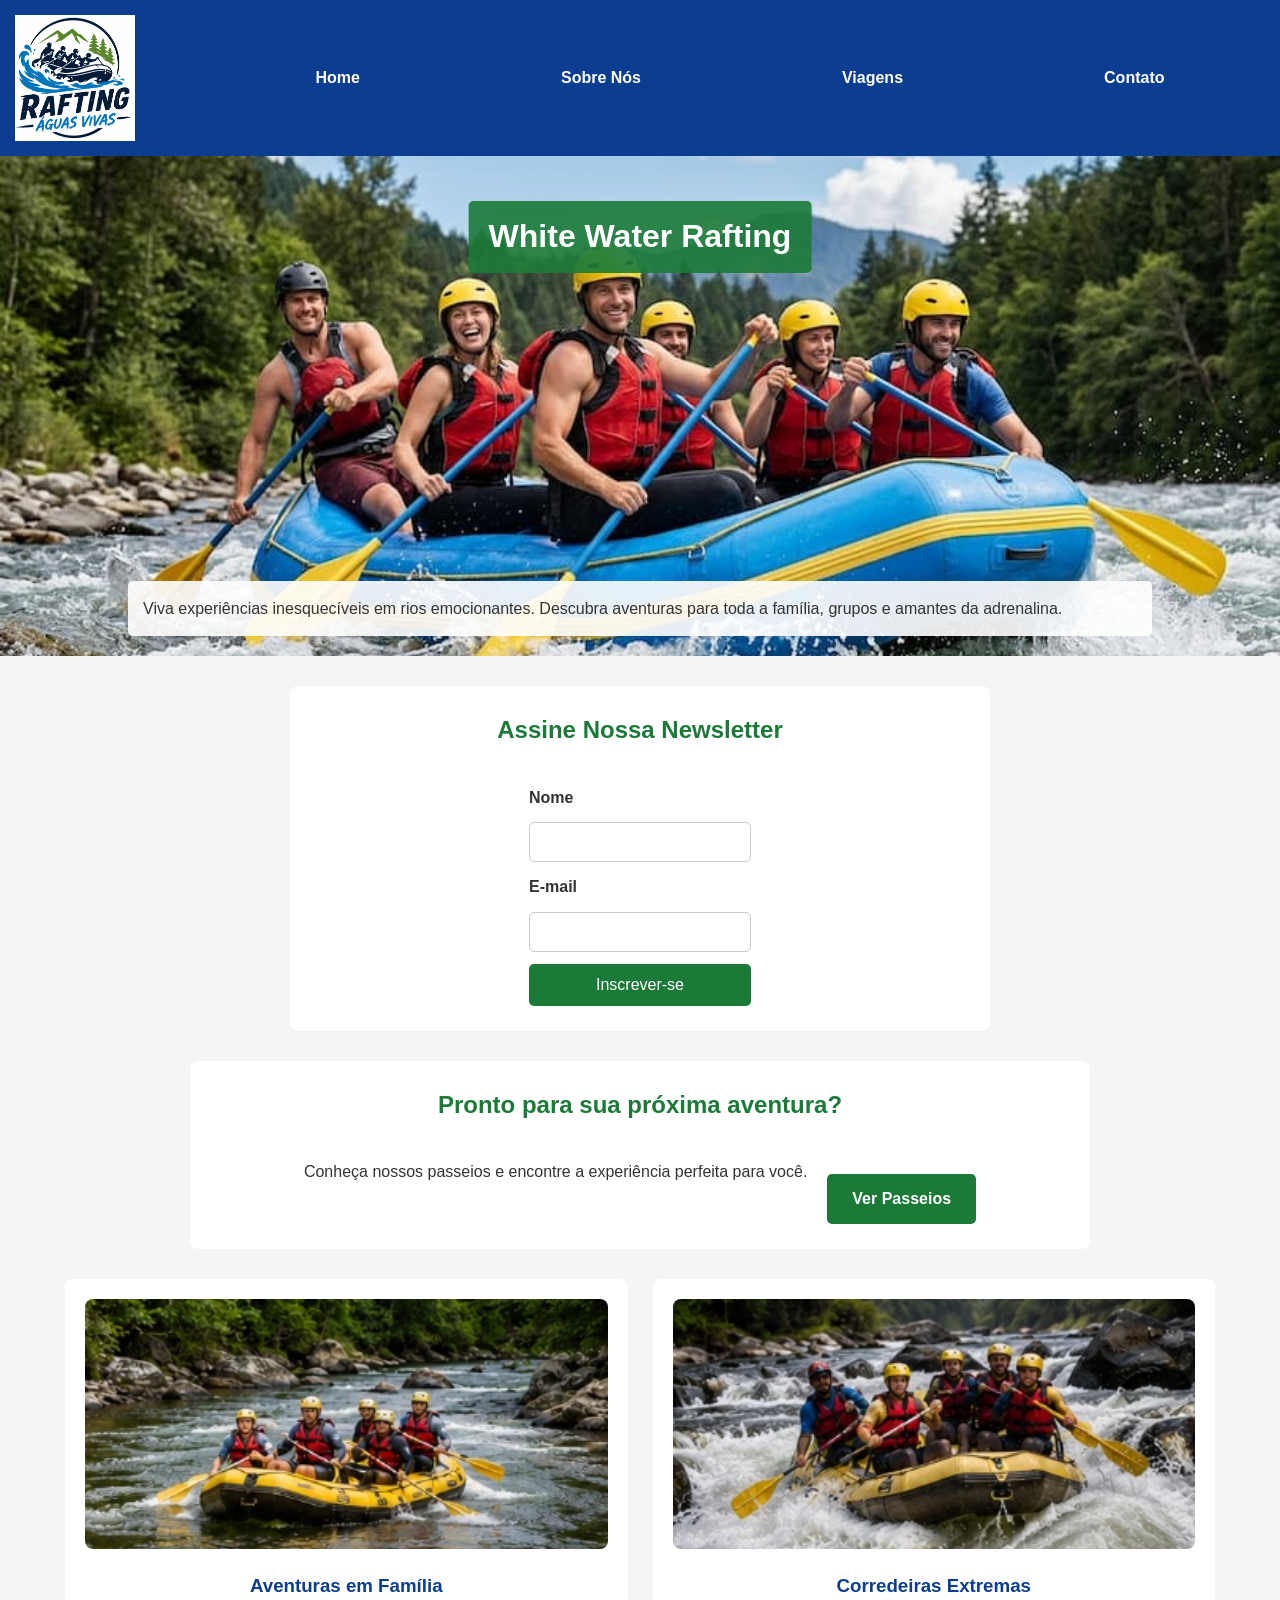
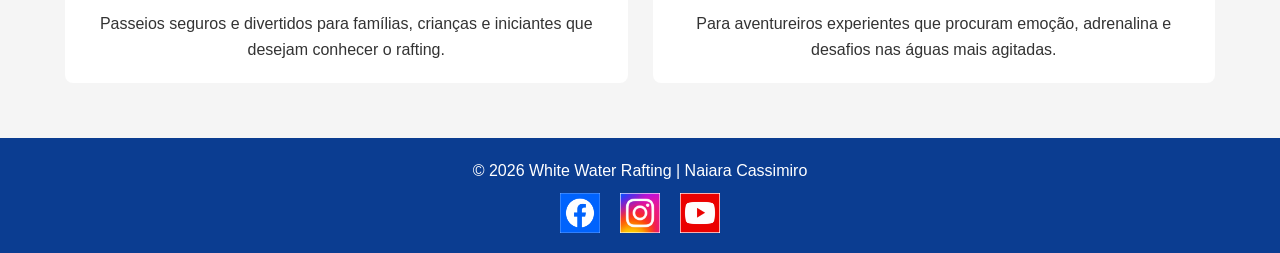
==== wwr/index.html @ df50bf27 "Alterando Semana 06" ====
<!DOCTYPE html>

<html lang="pt-BR">

<head>
    <meta charset="UTF-8">
    <meta name="viewport" content="width=device-width, initial-scale=1.0">
    <meta name="description"
        content="Viva aventuras emocionantes de rafting em águas bravas para famílias, iniciantes e aventureiros.">
    <meta name="author" content="Naiara Cassimiro">
    <title>Home | Rafting Águas Vivas</title>


    <link rel="stylesheet" href="estilos/rafting.css">


</head>

<body>

    <header>

        <img src="imagens/logotipo.png" alt="Logotipo White Water Rafting">

        <nav>
            <a href="index.html">Home</a>
            <a href="sobre.html">Sobre Nós</a>
            <a href="passeios.html">Viagens</a>
            <a href="contato.html">Contato</a>
        </nav>

    </header>

    <main>

        <div class="hero">

            <img src="imagens/sobre-hero.jpg" alt="Aventura de rafting em águas bravas">

            <h1>White Water Rafting</h1>

            <article>

                <p>
                    Viva experiências inesquecíveis em rios emocionantes.
                    Descubra aventuras para toda a família, grupos e amantes da adrenalina.
                </p>

            </article>

        </div>

        <section class="newsletter">

            <h2>Assine Nossa Newsletter</h2>

            <form>

                <label for="nome">Nome</label>
                <input type="text" id="nome" name="nome" required>

                <label for="email">E-mail</label>
                <input type="email" id="email" name="email" required>

                <button type="submit">Inscrever-se</button>

            </form>

        </section>

        <section class="cta">

            <h2>Pronto para sua próxima aventura?</h2>

            <p>
                Conheça nossos passeios e encontre a experiência perfeita para você.
            </p>

            <a href="passeios.html" class="btn">
                Ver Passeios
            </a>

        </section>

        <section class="home-grid">

            <div class="grid-card">

                <img src="imagens/passeio1.jpg" alt="Família praticando rafting">

                <h3>Aventuras em Família</h3>

                <p>
                    Passeios seguros e divertidos para famílias, crianças
                    e iniciantes que desejam conhecer o rafting.
                </p>

            </div>

            <div class="grid-card">

                <img src="imagens/passeio2.jpg" alt="Grupo enfrentando corredeiras">

                <h3>Corredeiras Extremas</h3>

                <p>
                    Para aventureiros experientes que procuram emoção,
                    adrenalina e desafios nas águas mais agitadas.
                </p>

            </div>

        </section>

    </main>

    <footer>

        <p>
            © 2026 White Water Rafting | Naiara Cassimiro
        </p>

        <div class="redes-sociais">

            <a href="#">
                <img src="imagens/facebook.png" alt="Facebook">
            </a>

            <a href="#">
                <img src="imagens/instagram.png" alt="Instagram">
            </a>

            <a href="#">
                <img src="imagens/youtube.png" alt="YouTube">
            </a>

        </div>

    </footer>

</body>

</html>
---- wwr/estilos/rafting.css ----
* {
    margin: 0;
    padding: 0;
    box-sizing: border-box;
}

:root {
    --primary-color: #0b3d91;
    --secondary-color: #ffffff;
    --accent-color: #1b7a38;
    --text-color: #333333;
    --background-color: #f5f5f5;
}

body {
    font-family: Arial, sans-serif;
    background-color: var(--background-color);
    color: var(--text-color);
    line-height: 1.6;
}

/* ==========================
   CABEÇALHO
========================== */

header {
    background-color: var(--primary-color);
    color: var(--secondary-color);
    display: grid;
    grid-template-columns: 200px auto;
    align-items: center;
    padding: 15px;
}

header img {
    width: 120px;
    height: auto;
}

header nav {
    display: flex;
    justify-content: space-around;
    align-items: center;
}

nav a {
    color: var(--secondary-color);
    text-decoration: none;
    font-weight: bold;
    padding: 10px;
}

nav a:hover {
    text-decoration: underline;
}

/* ==========================
   HERO
========================== */

.hero {
    position: relative;
}

.hero img {
    width: 100%;
    height: 500px;
    object-fit: cover;
    object-position: center center;
    display: block;
}

.hero h1 {
    position: absolute;
    top: 20px;
    left: 50%;
    transform: translateX(-50%);
    color: var(--secondary-color);
    background-color: rgba(27, 122, 56, 0.9);
    padding: 10px 20px;
    border-radius: 5px;
}

.hero article {
    position: absolute;
    bottom: 20px;
    left: 50%;
    transform: translateX(-50%);
    width: 80%;
    background: rgba(255, 255, 255, 0.9);
    padding: 15px;
    border-radius: 5px;
}

.hero article img {
    float: right;
    width: 120px;
    height: auto;
    margin-left: 15px;
}

/* ==========================
   SEÇÕES GERAIS
========================== */

section {
    padding: 25px;
    display: flex;
    flex-wrap: wrap;
    justify-content: center;
    gap: 20px;
}

section h2 {
    color: var(--accent-color);
    width: 100%;
    text-align: center;
    margin-bottom: 15px;
}

/* ==========================
   FIGURES
========================== */

figure {
    text-align: center;
}

figure img {
    width: 220px;
    height: 140px;
    object-fit: cover;
    border-radius: 6px;
}

figcaption {
    margin-top: 8px;
    font-size: 0.9rem;
}

/* ==========================
   PÁGINA CONTATO
========================== */

main h1 {
    text-align: center;
    color: var(--primary-color);
    margin: 25px 0;
}

.contato-info,
.mapa {
    max-width: 900px;
    margin: 20px auto;
}

.contato-info {
    background-color: white;
    padding: 20px;
    border-radius: 8px;
}

.contato-info p {
    margin: 10px 0;
}

.mapa iframe {
    width: 100%;
    height: 450px;
    border: 0;
}

.funcionarios {
    justify-content: center;
    gap: 20px;
}

.funcionarios figure img {
    width: 220px;
    height: 180px;
    object-fit: cover;
    border-radius: 8px;
}

.funcionarios figcaption {
    font-weight: bold;
    margin-top: 8px;
}

.contato-formulario {
    max-width: 700px;
    margin: 0 auto 30px;
    background-color: white;
    padding: 25px;
    border-radius: 8px;
}

.contato-formulario form {
    display: flex;
    flex-direction: column;
    gap: 12px;
}

.contato-formulario label {
    font-weight: bold;
}

.contato-formulario input[type="text"],
.contato-formulario input[type="email"],
.contato-formulario textarea {
    width: 100%;
    padding: 10px;
    border: 1px solid #cccccc;
    border-radius: 5px;
    font-size: 1rem;
}

.radio-group {
    display: flex;
    flex-direction: column;
    gap: 10px;
}

.radio-group label,
.checkbox-group label {
    font-weight: normal;
}

.checkbox-group {
    display: flex;
    align-items: center;
    gap: 10px;
}

.contato-formulario button {
    background-color: var(--accent-color);
    color: white;
    border: none;
    border-radius: 5px;
    padding: 12px;
    font-size: 1rem;
    cursor: pointer;
}

.contato-formulario button:hover {
    background-color: var(--primary-color);
}

/* ==========================
   RODAPÉ
========================== */

footer {
    background-color: var(--primary-color);
    color: var(--secondary-color);
    padding: 20px;
    text-align: center;
    margin-top: 30px;
}

footer p {
    margin-bottom: 10px;
}

.redes-sociais {
    display: flex;
    justify-content: center;
    align-items: center;
    gap: 20px;
}

.redes-sociais a {
    text-decoration: none;
}

.redes-sociais img {
    width: 40px;
    height: 40px;
    object-fit: contain;
    display: block;
    transition: transform 0.3s ease;
}

.redes-sociais img:hover {
    transform: scale(1.1);
}

/* ==========================
   RESPONSIVIDADE
========================== */

@media (max-width: 768px) {

    header {
        grid-template-columns: 1fr;
        text-align: center;
    }

    header nav {
        flex-direction: column;
        gap: 10px;
        margin-top: 10px;
    }

    .hero h1 {
        font-size: 1.3rem;
    }

    .hero article {
        width: 90%;
    }

    .hero article img {
        float: none;
        display: block;
        margin: 0 auto 10px;
    }
}

.trip-cards {
    display: grid;
    grid-template-columns: repeat(auto-fit, minmax(300px, 1fr));
    gap: 25px;
    max-width: 1200px;
    margin: 0 auto;
}

.trip-card {
    background-color: white;
    padding: 20px;
    border-radius: 8px;
    text-align: center;
}

.trip-card img {
    width: 100%;
    height: 220px;
    object-fit: cover;
    border-radius: 8px;
    margin-bottom: 15px;
}

.trip-table-section {
    max-width: 1200px;
    margin: 30px auto;
}

.trip-table {
    width: 100%;
    border-collapse: collapse;
    background-color: white;
}

.trip-table th,
.trip-table td {
    border: 1px solid #cccccc;
    padding: 12px;
    text-align: center;
}

.trip-table th {
    background-color: var(--primary-color);
    color: white;
}

.trip-table tr:nth-child(even) {
    background-color: #f5f5f5;
}

/* ==========================
   HOME - NEWSLETTER
========================== */

.newsletter {
    max-width: 700px;
    margin: 30px auto;
    background-color: white;
    padding: 25px;
    border-radius: 8px;
}

.newsletter form {
    display: flex;
    flex-direction: column;
    gap: 12px;
}

.newsletter label {
    font-weight: bold;
}

.newsletter input {
    padding: 10px;
    border: 1px solid #cccccc;
    border-radius: 5px;
    font-size: 1rem;
}

.newsletter button {
    background-color: var(--accent-color);
    color: white;
    border: none;
    border-radius: 5px;
    padding: 12px;
    font-size: 1rem;
    cursor: pointer;
}

.newsletter button:hover {
    background-color: var(--primary-color);
}

/* ==========================
   CTA
========================== */

.cta {
    max-width: 900px;
    margin: 30px auto;
    background-color: white;
    padding: 25px;
    border-radius: 8px;
    text-align: center;
}

.btn {
    display: inline-block;
    margin-top: 15px;
    background-color: var(--accent-color);
    color: white;
    text-decoration: none;
    padding: 12px 25px;
    border-radius: 5px;
    font-weight: bold;
}

.btn:hover {
    background-color: var(--primary-color);
}

/* ==========================
   HOME GRID
========================== */

.home-grid {
    display: grid;
    grid-template-columns: repeat(auto-fit, minmax(320px, 1fr));
    gap: 25px;
    max-width: 1200px;
    margin: 30px auto;
    padding: 0 25px 25px;
}

.grid-card {
    background-color: white;
    padding: 20px;
    border-radius: 8px;
    text-align: center;
}

.grid-card img {
    width: 100%;
    height: 250px;
    object-fit: cover;
    border-radius: 8px;
    margin-bottom: 15px;
}

.grid-card h3 {
    color: var(--primary-color);
    margin-bottom: 10px;
}

/* ==========================
   RESPONSIVIDADE EXTRA
========================== */

@media (max-width: 768px) {

    .home-grid {
        grid-template-columns: 1fr;
    }

    .trip-cards {
        grid-template-columns: 1fr;
    }

    .trip-table {
        font-size: 0.85rem;
    }
}
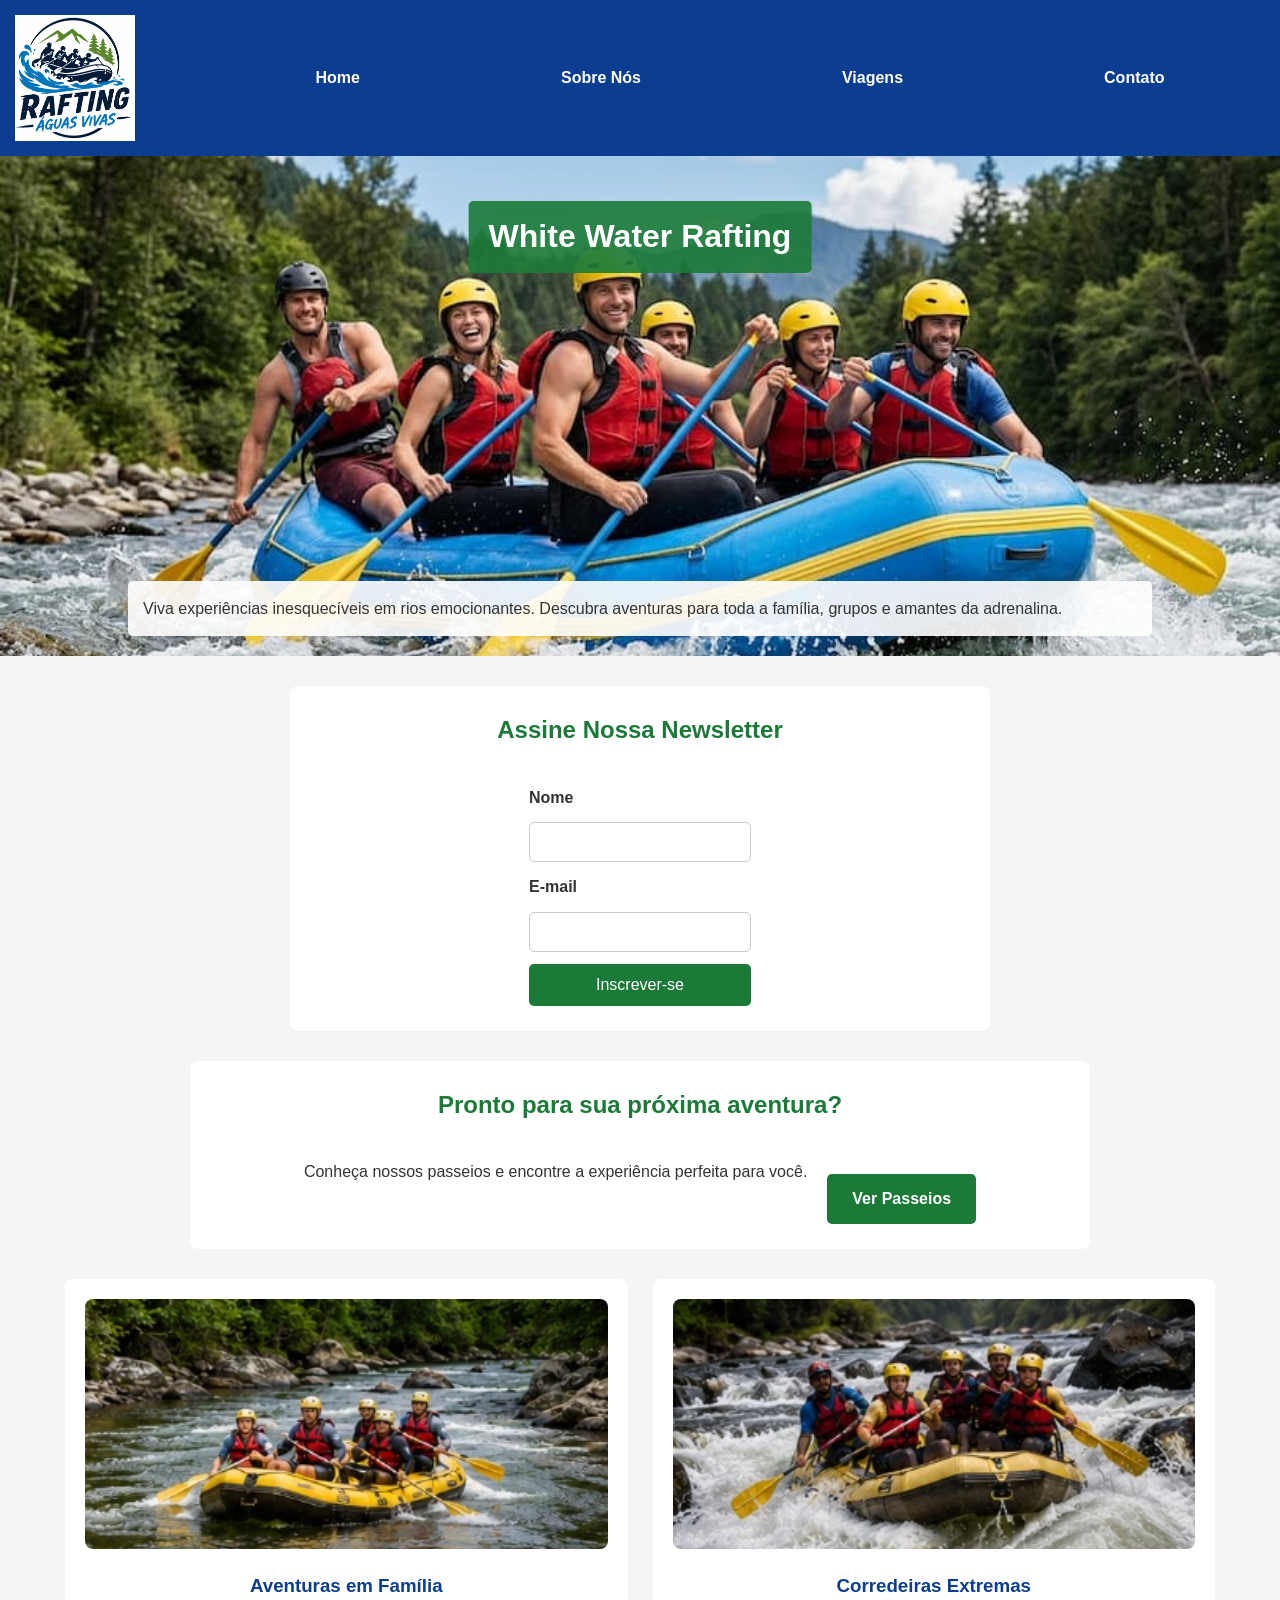
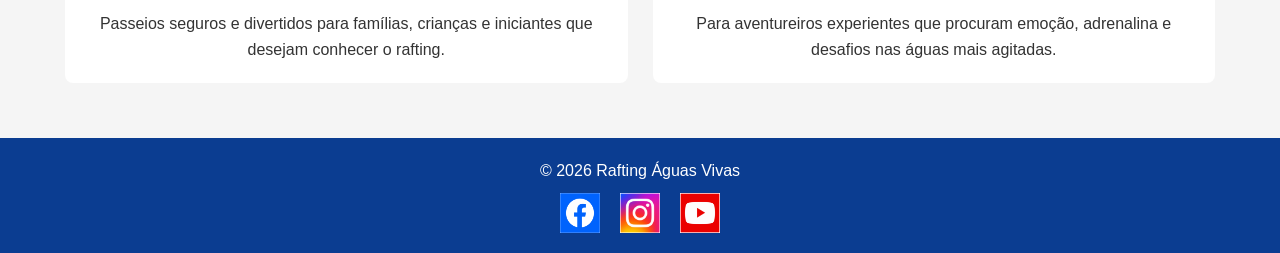
==== commit efb72696: "Alterando Semana 06" ====
--- a/wwr/index.html
+++ b/wwr/index.html
@@ -117,8 +117,7 @@
     <footer>
 
         <p>
-            © 2026 White Water Rafting | Naiara Cassimiro
-        </p>
+            © 2026 Rafting Águas Vivas</p>
 
         <div class="redes-sociais">
 
--- a/wwr/estilos/rafting.css
+++ b/wwr/estilos/rafting.css
@@ -218,32 +218,46 @@
 .radio-group {
     display: flex;
     flex-direction: column;
-    gap: 10px;
-}
-
-.radio-group label,
-.checkbox-group label {
-    font-weight: normal;
-}
-
-.checkbox-group {
+    gap: 12px;
+    margin-top: 10px;
+}
+
+.radio-group label {
     display: flex;
     align-items: center;
     gap: 10px;
-}
-
-.contato-formulario button {
-    background-color: var(--accent-color);
-    color: white;
-    border: none;
-    border-radius: 5px;
-    padding: 12px;
-    font-size: 1rem;
+    font-weight: normal;
     cursor: pointer;
+}
+
+.checkbox-group {
+    display: flex;
+    align-items: center;
+    gap: 10px;
+    margin-top: 10px;
+}
+
+.checkbox-group label {
+    cursor: pointer;
+}
+
+.contato-formulario {
+    max-width: 800px;
+    margin: 0 auto 30px;
+    background-color: white;
+    padding: 25px;
+    border-radius: 8px;
+    box-shadow: 0 2px 8px rgba(0, 0, 0, 0.1);
 }
 
 .contato-formulario button:hover {
     background-color: var(--primary-color);
+}
+
+.contato-formulario input:focus,
+.contato-formulario textarea:focus {
+    outline: none;
+    border-color: var(--primary-color);
 }
 
 /* ==========================
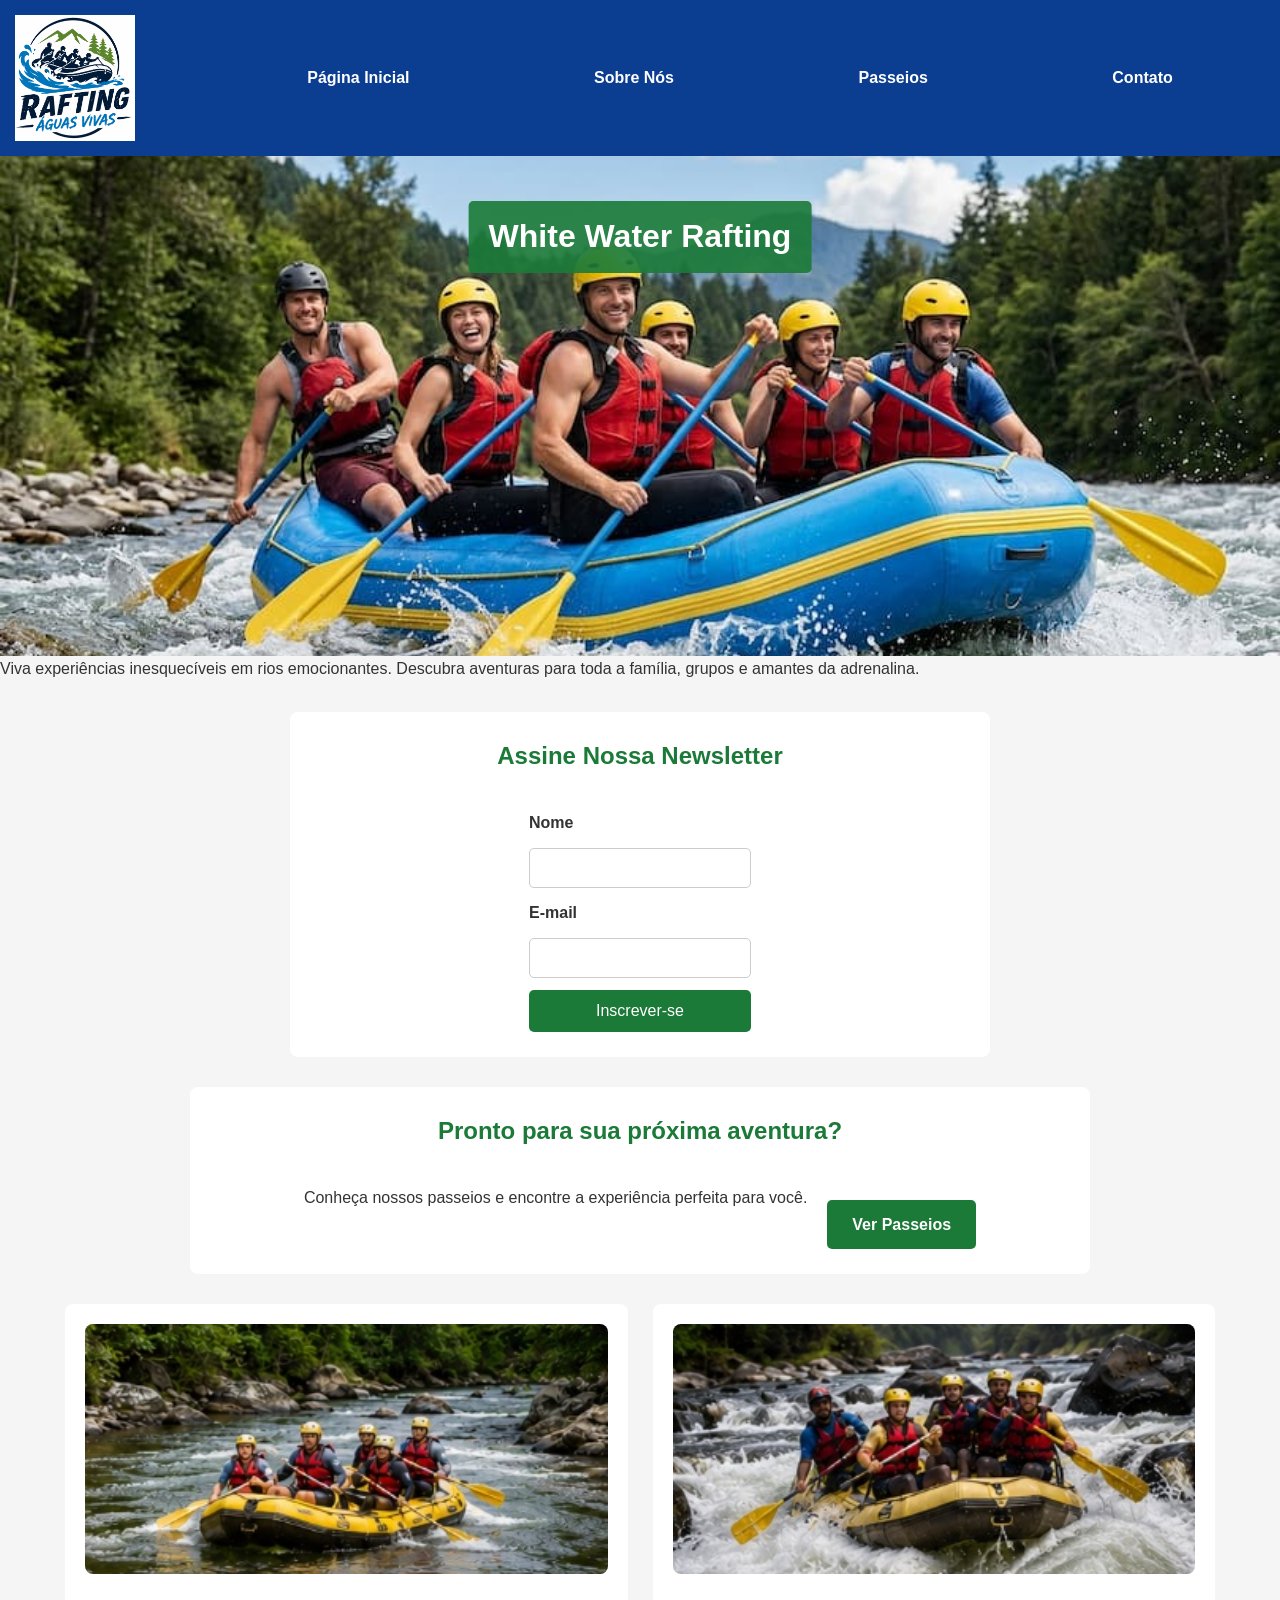
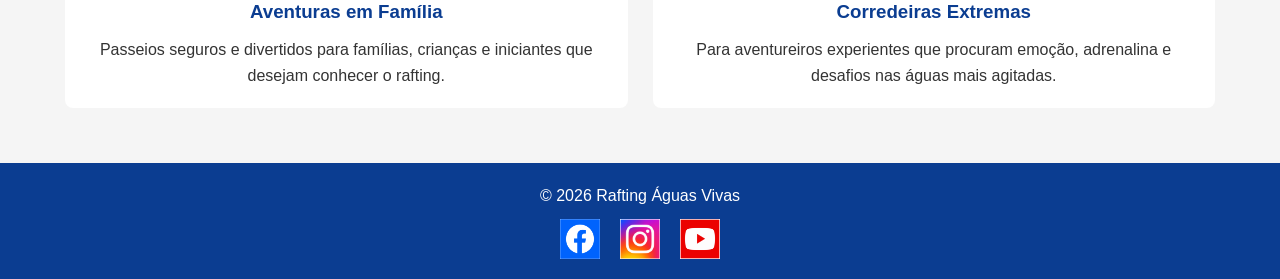
==== commit 5e316971: "Alterando Semana 06" ====
--- a/wwr/index.html
+++ b/wwr/index.html
@@ -1,5 +1,4 @@
 <!DOCTYPE html>
-
 <html lang="pt-BR">
 
 <head>
@@ -8,24 +7,22 @@
     <meta name="description"
         content="Viva aventuras emocionantes de rafting em águas bravas para famílias, iniciantes e aventureiros.">
     <meta name="author" content="Naiara Cassimiro">
-    <title>Home | Rafting Águas Vivas</title>
 
+    <title>Página Inicial | Rafting Águas Vivas</title>
 
     <link rel="stylesheet" href="estilos/rafting.css">
-
-
 </head>
 
 <body>
 
     <header>
 
-        <img src="imagens/logotipo.png" alt="Logotipo White Water Rafting">
+        <img src="imagens/logotipo.png" alt="Logotipo da Rafting Águas Vivas">
 
         <nav>
-            <a href="index.html">Home</a>
+            <a href="index.html">Página Inicial</a>
             <a href="sobre.html">Sobre Nós</a>
-            <a href="passeios.html">Viagens</a>
+            <a href="passeios.html">Passeios</a>
             <a href="contato.html">Contato</a>
         </nav>
 
@@ -39,14 +36,14 @@
 
             <h1>White Water Rafting</h1>
 
-            <article>
+            <div class="hero-texto">
 
                 <p>
                     Viva experiências inesquecíveis em rios emocionantes.
                     Descubra aventuras para toda a família, grupos e amantes da adrenalina.
                 </p>
 
-            </article>
+            </div>
 
         </div>
 
@@ -91,8 +88,7 @@
                 <h3>Aventuras em Família</h3>
 
                 <p>
-                    Passeios seguros e divertidos para famílias, crianças
-                    e iniciantes que desejam conhecer o rafting.
+                    Passeios seguros e divertidos para famílias, crianças e iniciantes que desejam conhecer o rafting.
                 </p>
 
             </div>
@@ -104,8 +100,7 @@
                 <h3>Corredeiras Extremas</h3>
 
                 <p>
-                    Para aventureiros experientes que procuram emoção,
-                    adrenalina e desafios nas águas mais agitadas.
+                    Para aventureiros experientes que procuram emoção, adrenalina e desafios nas águas mais agitadas.
                 </p>
 
             </div>
@@ -116,20 +111,19 @@
 
     <footer>
 
-        <p>
-            © 2026 Rafting Águas Vivas</p>
+        <p>© 2026 Rafting Águas Vivas</p>
 
         <div class="redes-sociais">
 
-            <a href="#">
+            <a href="https://facebook.com">
                 <img src="imagens/facebook.png" alt="Facebook">
             </a>
 
-            <a href="#">
+            <a href="https://instagram.com">
                 <img src="imagens/instagram.png" alt="Instagram">
             </a>
 
-            <a href="#">
+            <a href="https://youtube.com">
                 <img src="imagens/youtube.png" alt="YouTube">
             </a>
 
--- a/wwr/estilos/rafting.css
+++ b/wwr/estilos/rafting.css
@@ -254,6 +254,16 @@
     background-color: var(--primary-color);
 }
 
+.contato-formulario button {
+    background-color: var(--accent-color);
+    color: white;
+    border: none;
+    padding: 12px;
+    border-radius: 5px;
+    cursor: pointer;
+    font-size: 1rem;
+}
+
 .contato-formulario input:focus,
 .contato-formulario textarea:focus {
     outline: none;
